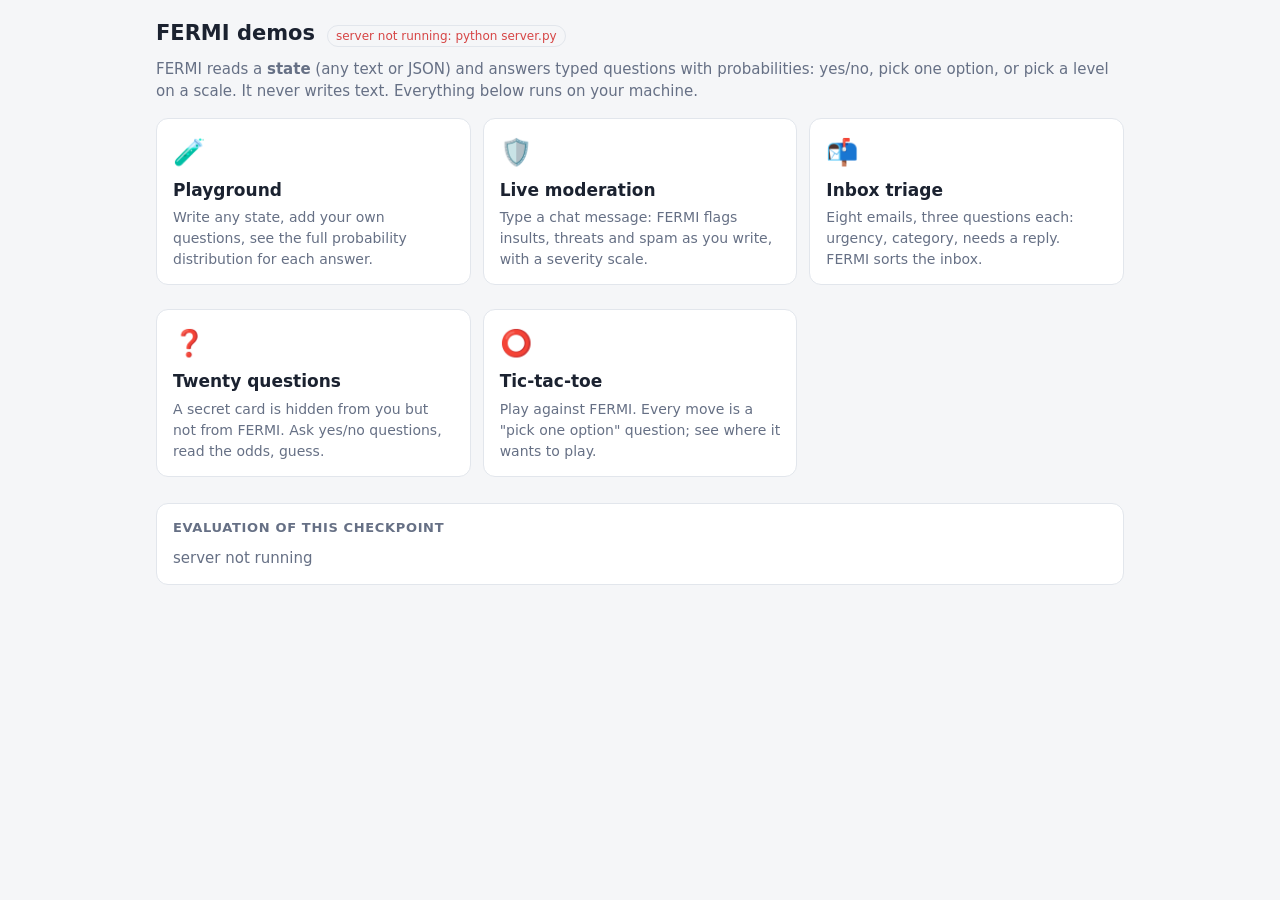
==== demos/index.html @ b8d5cc10 "FERMI-0.8B v0.1: checkpoints, loader, demo server and interactive demos - fermi/: loader (GPU with f" ====
<!doctype html>
<html lang="en">
<head>
<meta charset="utf-8">
<meta name="viewport" content="width=device-width, initial-scale=1">
<title>FERMI demos</title>
<link rel="stylesheet" href="fermi.css">
<style>
.demos { display:grid; grid-template-columns:repeat(auto-fill, minmax(280px, 1fr)); gap:12px; }
.demos a.card { display:block; text-decoration:none; color:inherit; transition:border-color .15s; }
.demos a.card:hover { border-color:var(--acc); }
.demos h3 { margin:0 0 4px; font-size:17px; }
.demos p { margin:0; color:var(--dim); font-size:14px; }
.demos .ico { font-size:26px; margin-bottom:6px; }
</style>
</head>
<body>
<main>
<header class="top"><h1>FERMI demos</h1><span id="dev"></span></header>
<p class="dim" style="margin-top:-6px">FERMI reads a <b>state</b> (any text or JSON) and answers typed questions with probabilities:
yes/no, pick one option, or pick a level on a scale. It never writes text. Everything below runs on your machine.</p>

<div class="demos">
  <a class="card" href="playground.html"><div class="ico">🧪</div><h3>Playground</h3>
    <p>Write any state, add your own questions, see the full probability distribution for each answer.</p></a>
  <a class="card" href="moderation.html"><div class="ico">🛡️</div><h3>Live moderation</h3>
    <p>Type a chat message: FERMI flags insults, threats and spam as you write, with a severity scale.</p></a>
  <a class="card" href="inbox.html"><div class="ico">📬</div><h3>Inbox triage</h3>
    <p>Eight emails, three questions each: urgency, category, needs a reply. FERMI sorts the inbox.</p></a>
  <a class="card" href="twenty.html"><div class="ico">❓</div><h3>Twenty questions</h3>
    <p>A secret card is hidden from you but not from FERMI. Ask yes/no questions, read the odds, guess.</p></a>
  <a class="card" href="tictactoe.html"><div class="ico">⭕</div><h3>Tic-tac-toe</h3>
    <p>Play against FERMI. Every move is a "pick one option" question; see where it wants to play.</p></a>
</div>

<div class="card" style="margin-top:14px"><h2>Evaluation of this checkpoint</h2><div id="eval" class="dim">…</div></div>
</main>
<script src="fermi.js"></script>
<script>
deviceBadge(document.getElementById("dev"));
fermiInfo().then(i => {
  const e = i && i.evaluation;
  if (!e || !e.tutte) { document.getElementById("eval").textContent = i ? "no evaluation stored in this checkpoint" : "server not running"; return; }
  const row = (n, k) => e[k] ? `<tr><td>${n}</td><td>${e[k].n}</td><td>${pct(e[k].accordo_qwen)}</td><td>${e[k].ce.toFixed(3)}</td></tr>` : "";
  document.getElementById("eval").innerHTML =
    `<table style="width:100%;border-collapse:collapse;font-size:14px"><tr class="dim"><td>questions</td><td>n</td><td>same answer as the teacher</td><td>cross-entropy</td></tr>` +
    row("all", "tutte") + row("yes/no", "noul") + row("choice", "choice") + row("score", "score") + `</table>` +
    (e.jev ? `<p class="dim" style="margin:8px 0 0">On 200 reference questions answered by Jev: same answer ${pct(e.jev.accordo)}.</p>` : "");
});
</script>
</body>
</html>
---- demos/fermi.css ----
:root { --bg:#f5f6f8; --card:#fff; --txt:#1b2230; --dim:#667085; --line:#e2e6ec; --acc:#2f6fed; --acc2:#e8871e;
        --ok:#1f9d55; --bad:#d64545; --bar:#e9edf3; --mono:ui-monospace, SFMono-Regular, Menlo, Consolas, monospace; }
@media (prefers-color-scheme: dark) { :root { --bg:#11141a; --card:#1a1f28; --txt:#e6e9ef; --dim:#8b95a7; --line:#2a313d;
        --acc:#6b9bff; --acc2:#f0a04b; --ok:#43c07a; --bad:#ff6b6b; --bar:#2a313d; } }
* { box-sizing:border-box; }
body { margin:0; background:var(--bg); color:var(--txt); font:15px/1.5 system-ui, -apple-system, "Segoe UI", sans-serif; }
main { max-width:1000px; margin:0 auto; padding:18px 16px 40px; }
a { color:var(--acc); }
header.top { display:flex; align-items:baseline; gap:12px; flex-wrap:wrap; margin-bottom:14px; }
header.top h1 { font-size:21px; margin:0; }
header.top .dim { font-size:13px; }
.dim { color:var(--dim); }
.card { background:var(--card); border:1px solid var(--line); border-radius:12px; padding:14px 16px; margin-bottom:12px; }
.card h2 { font-size:13px; text-transform:uppercase; letter-spacing:.05em; color:var(--dim); margin:0 0 10px; font-weight:600; }
.grid2 { display:grid; grid-template-columns:1fr 1fr; gap:12px; }
@media (max-width:780px) { .grid2 { grid-template-columns:1fr; } }
textarea, input[type=text], select { width:100%; font:inherit; color:var(--txt); background:var(--bg); border:1px solid var(--line);
        border-radius:8px; padding:8px 10px; }
textarea { font-family:var(--mono); font-size:13px; resize:vertical; }
button { font:inherit; padding:7px 14px; border-radius:8px; border:1px solid var(--line); background:var(--card); color:var(--txt); cursor:pointer; }
button.primary { background:var(--acc); border-color:var(--acc); color:#fff; }
button:disabled { opacity:.5; cursor:default; }
.row { display:flex; gap:8px; align-items:center; flex-wrap:wrap; }
.bars { display:grid; grid-template-columns:minmax(80px, 40%) 1fr 52px; gap:4px 10px; align-items:center; font-size:13.5px; }
.bars .lab { overflow:hidden; text-overflow:ellipsis; white-space:nowrap; }
.bars .b { height:12px; background:var(--bar); border-radius:6px; overflow:hidden; }
.bars .b div { height:100%; background:var(--acc); border-radius:6px; transition:width .3s; }
.bars .b.win div { background:var(--acc2); }
.bars .v { text-align:right; font-variant-numeric:tabular-nums; color:var(--dim); }
.pill { display:inline-block; padding:1px 8px; border-radius:999px; font-size:12px; border:1px solid var(--line); color:var(--dim); }
.status { font-size:13px; color:var(--dim); min-height:20px; }
.err { color:var(--bad); }
code, pre { font-family:var(--mono); font-size:12.5px; }
pre { background:var(--bg); border:1px solid var(--line); border-radius:8px; padding:10px; overflow:auto; max-height:360px; margin:0; }
nav.back { font-size:13px; margin-bottom:8px; }
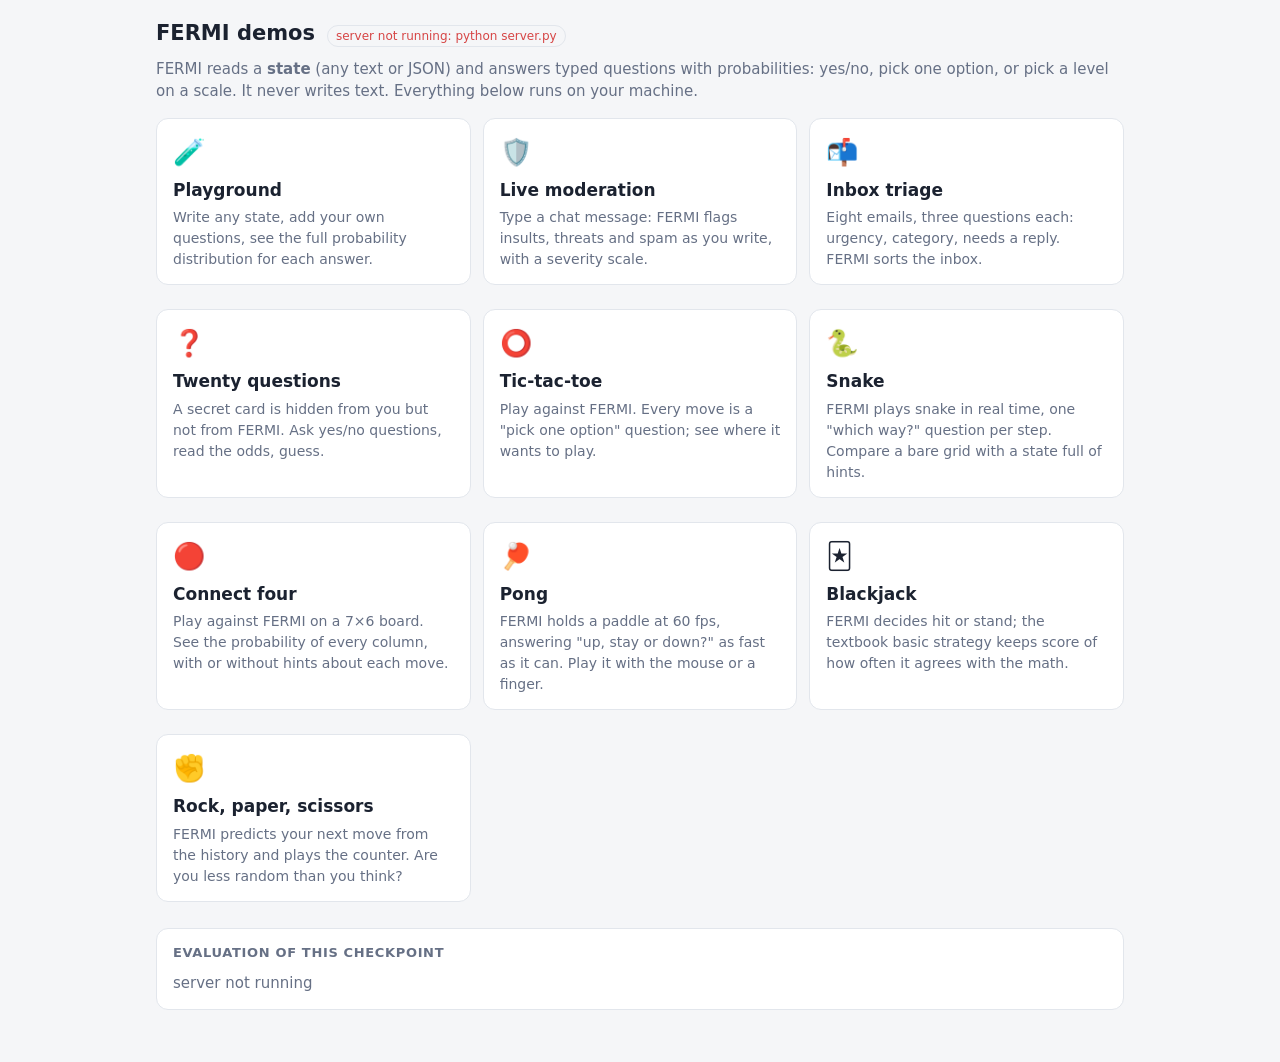
==== commit 1e1ba205: "Add five game demos, model-neutral loader - New demos: snake, connect four, pong, blackjack, rock-pa" ====
--- a/demos/index.html
+++ b/demos/index.html
@@ -31,6 +31,16 @@
     <p>A secret card is hidden from you but not from FERMI. Ask yes/no questions, read the odds, guess.</p></a>
   <a class="card" href="tictactoe.html"><div class="ico">⭕</div><h3>Tic-tac-toe</h3>
     <p>Play against FERMI. Every move is a "pick one option" question; see where it wants to play.</p></a>
+  <a class="card" href="snake.html"><div class="ico">🐍</div><h3>Snake</h3>
+    <p>FERMI plays snake in real time, one "which way?" question per step. Compare a bare grid with a state full of hints.</p></a>
+  <a class="card" href="connect4.html"><div class="ico">🔴</div><h3>Connect four</h3>
+    <p>Play against FERMI on a 7×6 board. See the probability of every column, with or without hints about each move.</p></a>
+  <a class="card" href="pong.html"><div class="ico">🏓</div><h3>Pong</h3>
+    <p>FERMI holds a paddle at 60 fps, answering "up, stay or down?" as fast as it can. Play it with the mouse or a finger.</p></a>
+  <a class="card" href="blackjack.html"><div class="ico">🃏</div><h3>Blackjack</h3>
+    <p>FERMI decides hit or stand; the textbook basic strategy keeps score of how often it agrees with the math.</p></a>
+  <a class="card" href="rps.html"><div class="ico">✊</div><h3>Rock, paper, scissors</h3>
+    <p>FERMI predicts your next move from the history and plays the counter. Are you less random than you think?</p></a>
 </div>
 
 <div class="card" style="margin-top:14px"><h2>Evaluation of this checkpoint</h2><div id="eval" class="dim">…</div></div>
